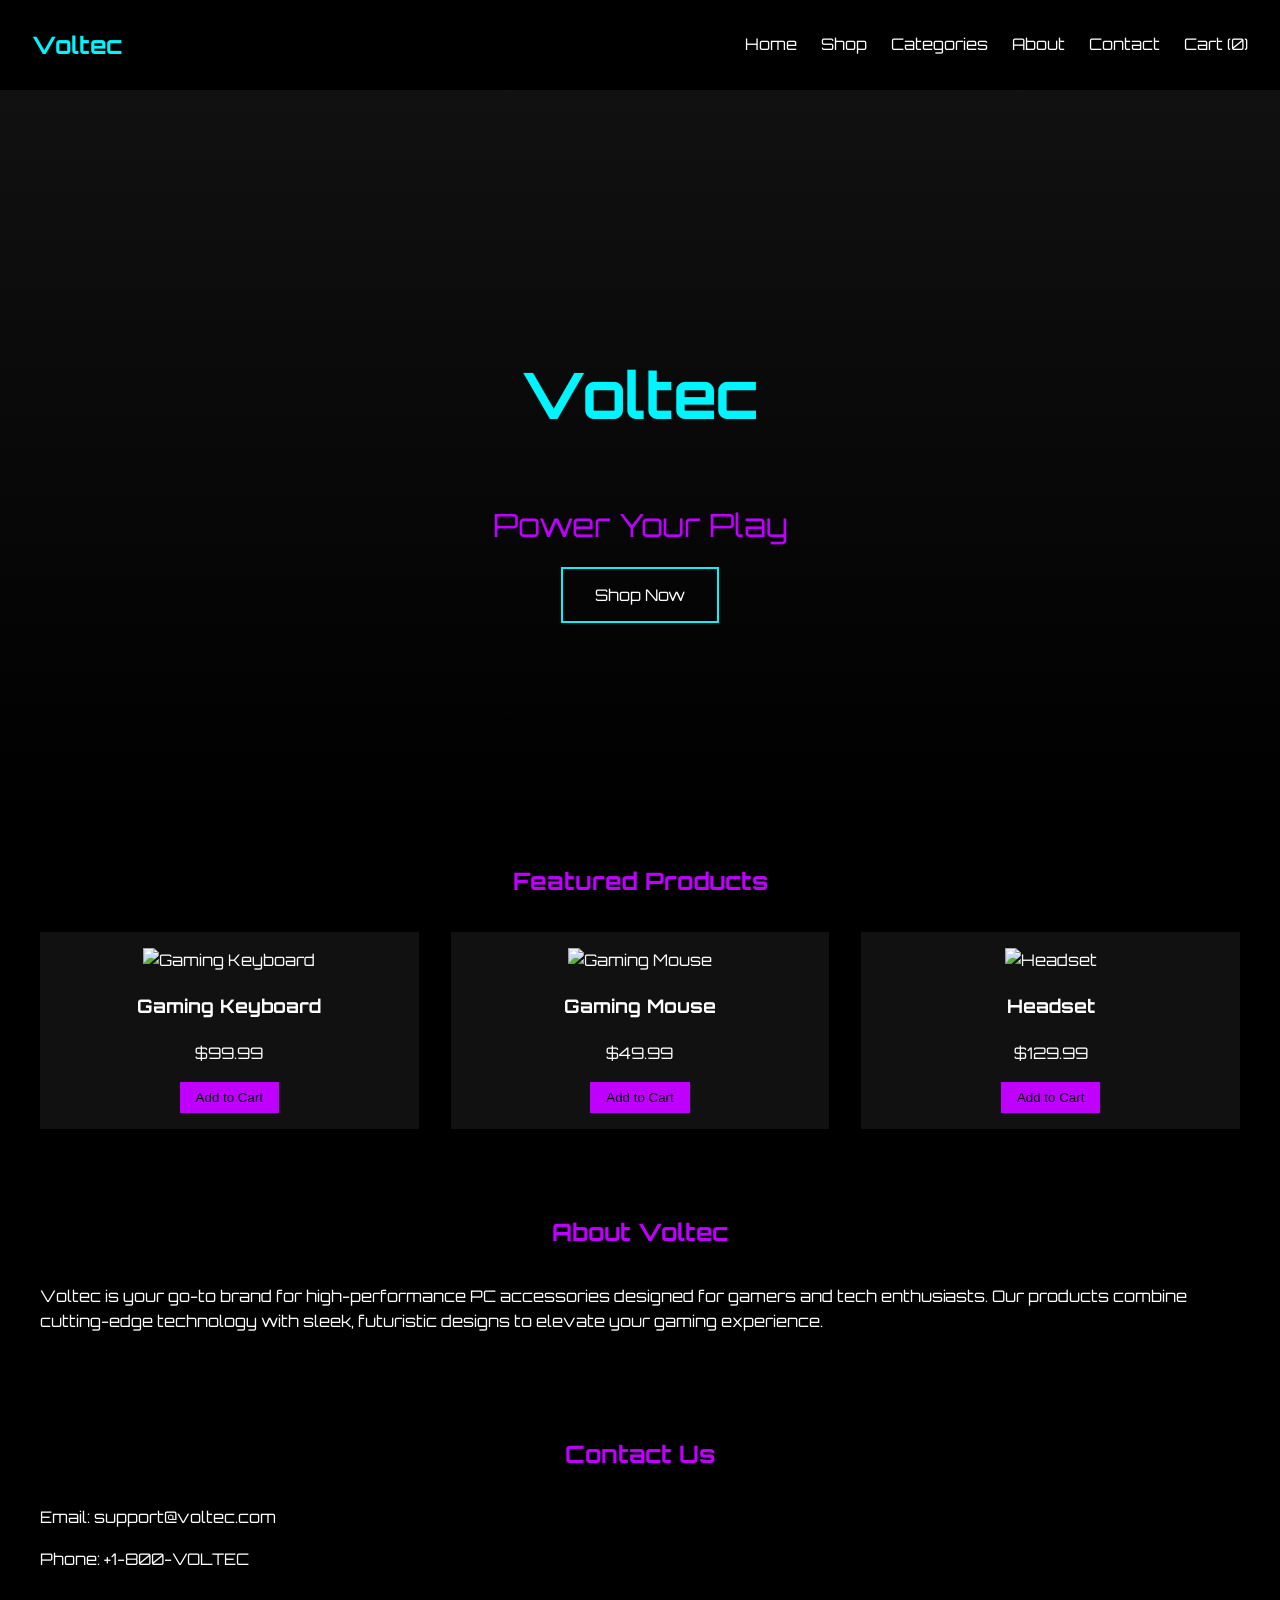
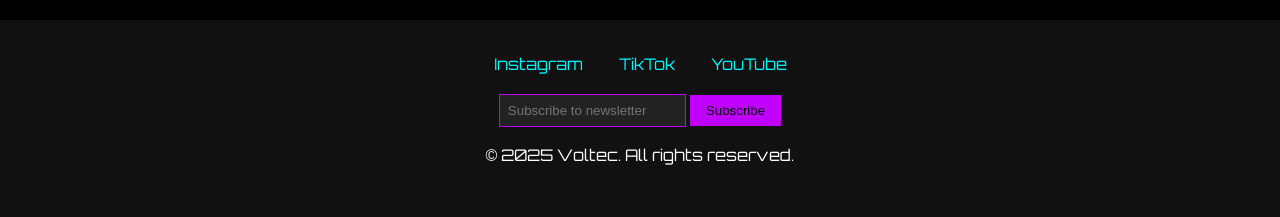
==== index.html @ 8289be49 "Add files via upload" ====
<!DOCTYPE html>
<html lang="en">
<head>
    <meta charset="UTF-8">
    <meta name="viewport" content="width=device-width, initial-scale=1.0">
    <title>Voltec - Power Your Play</title>
    <link rel="stylesheet" href="style.css">
    <link href="https://fonts.googleapis.com/css2?family=Orbitron:wght@400;700&display=swap" rel="stylesheet">
</head>
<body>
    <header>
        <nav class="navbar">
            <div class="logo">Voltec</div>
            <ul class="nav-links">
                <li><a href="index.html">Home</a></li>
                <li><a href="shop.html">Shop</a></li>
                <li class="dropdown">
                    <a href="#">Categories</a>
                    <div class="dropdown-content">
                        <a href="shop.html?category=keyboards">Keyboards</a>
                        <a href="shop.html?category=mice">Mice</a>
                        <a href="shop.html?category=headsets">Headsets</a>
                        <a href="shop.html?category=mousepads">Mousepads</a>
                        <a href="shop.html?category=fans">Fans</a>
                    </div>
                </li>
                <li><a href="#about">About</a></li>
                <li><a href="#contact">Contact</a></li>
                <li><a href="cart.html" class="cart-link">Cart (<span id="cart-count">0</span>)</a></li>
            </ul>
        </nav>
    </header>

    <section class="hero">
        <div class="hero-content">
            <h1 class="logo-large">Voltec</h1>
            <p class="slogan">Power Your Play</p>
            <a href="shop.html" class="cta-button">Shop Now</a>
        </div>
    </section>

    <section class="featured-products">
        <h2>Featured Products</h2>
        <div class="product-grid">
            <div class="product-card">
                <img src="https://placehold.co/300x200?text=Gaming+Keyboard" alt="Gaming Keyboard">
                <h3>Gaming Keyboard</h3>
                <p>$99.99</p>
                <button class="add-to-cart" data-id="1" data-name="Gaming Keyboard" data-price="99.99">Add to Cart</button>
            </div>
            <div class="product-card">
                <img src="https://placehold.co/300x200?text=Gaming+Mouse" alt="Gaming Mouse">
                <h3>Gaming Mouse</h3>
                <p>$49.99</p>
                <button class="add-to-cart" data-id="2" data-name="Gaming Mouse" data-price="49.99">Add to Cart</button>
            </div>
            <div class="product-card">
                <img src="https://placehold.co/300x200?text=Headset" alt="Headset">
                <h3>Headset</h3>
                <p>$129.99</p>
                <button class="add-to-cart" data-id="3" data-name="Headset" data-price="129.99">Add to Cart</button>
            </div>
        </div>
    </section>

    <section id="about" class="about-section">
        <h2>About Voltec</h2>
        <p>Voltec is your go-to brand for high-performance PC accessories designed for gamers and tech enthusiasts. Our products combine cutting-edge technology with sleek, futuristic designs to elevate your gaming experience.</p>
    </section>

    <section id="contact" class="contact-section">
        <h2>Contact Us</h2>
        <p>Email: support@voltec.com</p>
        <p>Phone: +1-800-VOLTEC</p>
    </section>

    <footer>
        <div class="social-links">
            <a href="#">Instagram</a>
            <a href="#">TikTok</a>
            <a href="#">YouTube</a>
        </div>
        <div class="newsletter">
            <input type="email" placeholder="Subscribe to newsletter">
            <button>Subscribe</button>
        </div>
        <p>&copy; 2025 Voltec. All rights reserved.</p>
    </footer>

    <script src="script.js"></script>
</body>
</html>
---- style.css ----
/* style.css */
:root {
    --neon-blue: #00f5ff;
    --electric-purple: #bf00ff;
    --bg-color: #000;
    --text-color: #fff;
}

body {
    margin: 0;
    padding: 0;
    font-family: 'Orbitron', sans-serif;
    background: var(--bg-color);
    color: var(--text-color);
    line-height: 1.6;
}

.navbar {
    display: flex;
    justify-content: space-between;
    align-items: center;
    padding: 1rem 2rem;
    background: rgba(0, 0, 0, 0.8);
    position: sticky;
    top: 0;
    z-index: 100;
}

.logo {
    font-size: 1.5rem;
    font-weight: bold;
    color: var(--neon-blue);
}

.nav-links {
    list-style: none;
    display: flex;
    gap: 1.5rem;
}

.nav-links a {
    color: var(--text-color);
    text-decoration: none;
    transition: color 0.3s;
}

.nav-links a:hover {
    color: var(--neon-blue);
    text-shadow: 0 0 5px var(--neon-blue);
}

.dropdown {
    position: relative;
}

.dropdown-content {
    display: none;
    position: absolute;
    background: var(--bg-color);
    min-width: 160px;
    box-shadow: 0 8px 16px rgba(0,0,0,0.2);
    z-index: 1;
}

.dropdown-content a {
    padding: 12px 16px;
    display: block;
}

.dropdown:hover .dropdown-content {
    display: block;
}

.hero {
    height: 80vh;
    display: flex;
    align-items: center;
    justify-content: center;
    background: linear-gradient(to bottom, #111, #000);
    text-align: center;
}

.hero-content {
    animation: glow 2s infinite alternate;
}

@keyframes glow {
    from { text-shadow: 0 0 10px var(--neon-blue); }
    to { text-shadow: 0 0 20px var(--electric-purple); }
}

.logo-large {
    font-size: 4rem;
    color: var(--neon-blue);
}

.slogan {
    font-size: 2rem;
    color: var(--electric-purple);
}

.cta-button {
    padding: 1rem 2rem;
    background: transparent;
    border: 2px solid var(--neon-blue);
    color: var(--text-color);
    text-decoration: none;
    transition: all 0.3s;
}

.cta-button:hover {
    background: var(--neon-blue);
    color: var(--bg-color);
    box-shadow: 0 0 15px var(--neon-blue);
}

.featured-products, .shop-section, .product-detail, .reviews, .related-products, .about-section, .contact-section, .cart-section {
    padding: 2rem;
    max-width: 1200px;
    margin: 0 auto;
}

h2 {
    text-align: center;
    color: var(--electric-purple);
    margin-bottom: 2rem;
}

.product-grid {
    display: grid;
    grid-template-columns: repeat(auto-fit, minmax(250px, 1fr));
    gap: 2rem;
}

.product-card {
    background: #111;
    padding: 1rem;
    text-align: center;
    transition: transform 0.3s, box-shadow 0.3s;
}

.product-card:hover {
    transform: scale(1.05);
    box-shadow: 0 0 15px var(--neon-blue);
}

.product-card img {
    width: 100%;
    height: auto;
}

.add-to-cart {
    background: var(--electric-purple);
    border: none;
    padding: 0.5rem 1rem;
    color: var(--bg-color);
    cursor: pointer;
    transition: background 0.3s;
}

.add-to-cart:hover {
    background: var(--neon-blue);
}

.filters {
    display: flex;
    gap: 1rem;
    margin-bottom: 2rem;
    justify-content: center;
}

.filters select {
    background: #111;
    color: var(--text-color);
    border: 1px solid var(--neon-blue);
    padding: 0.5rem;
}

.product-detail {
    display: flex;
    gap: 2rem;
}

.product-image img {
    width: 100%;
    max-width: 600px;
}

.specs-table {
    width: 100%;
    border-collapse: collapse;
}

.specs-table th, .specs-table td {
    border: 1px solid var(--neon-blue);
    padding: 0.5rem;
    text-align: left;
}

.product-carousel {
    display: flex;
    overflow-x: auto;
    gap: 1rem;
}

.cart-section #cart-items {
    display: flex;
    flex-direction: column;
    gap: 1rem;
}

.cart-item {
    background: #111;
    padding: 1rem;
    display: flex;
    justify-content: space-between;
    align-items: center;
}

#checkout-button {
    background: var(--neon-blue);
    border: none;
    padding: 1rem;
    color: var(--bg-color);
    cursor: pointer;
    width: 100%;
    margin-top: 1rem;
}

footer {
    background: #111;
    padding: 2rem;
    text-align: center;
}

.social-links a {
    margin: 0 1rem;
    color: var(--neon-blue);
    text-decoration: none;
}

.newsletter {
    margin: 1rem 0;
}

.newsletter input {
    background: #222;
    border: 1px solid var(--electric-purple);
    padding: 0.5rem;
    color: var(--text-color);
}

.newsletter button {
    background: var(--electric-purple);
    border: none;
    padding: 0.5rem 1rem;
    color: var(--bg-color);
}

/* Responsive */
@media (max-width: 768px) {
    .navbar {
        flex-direction: column;
    }
    .nav-links {
        flex-direction: column;
        gap: 1rem;
    }
    .product-detail {
        flex-direction: column;
    }
}
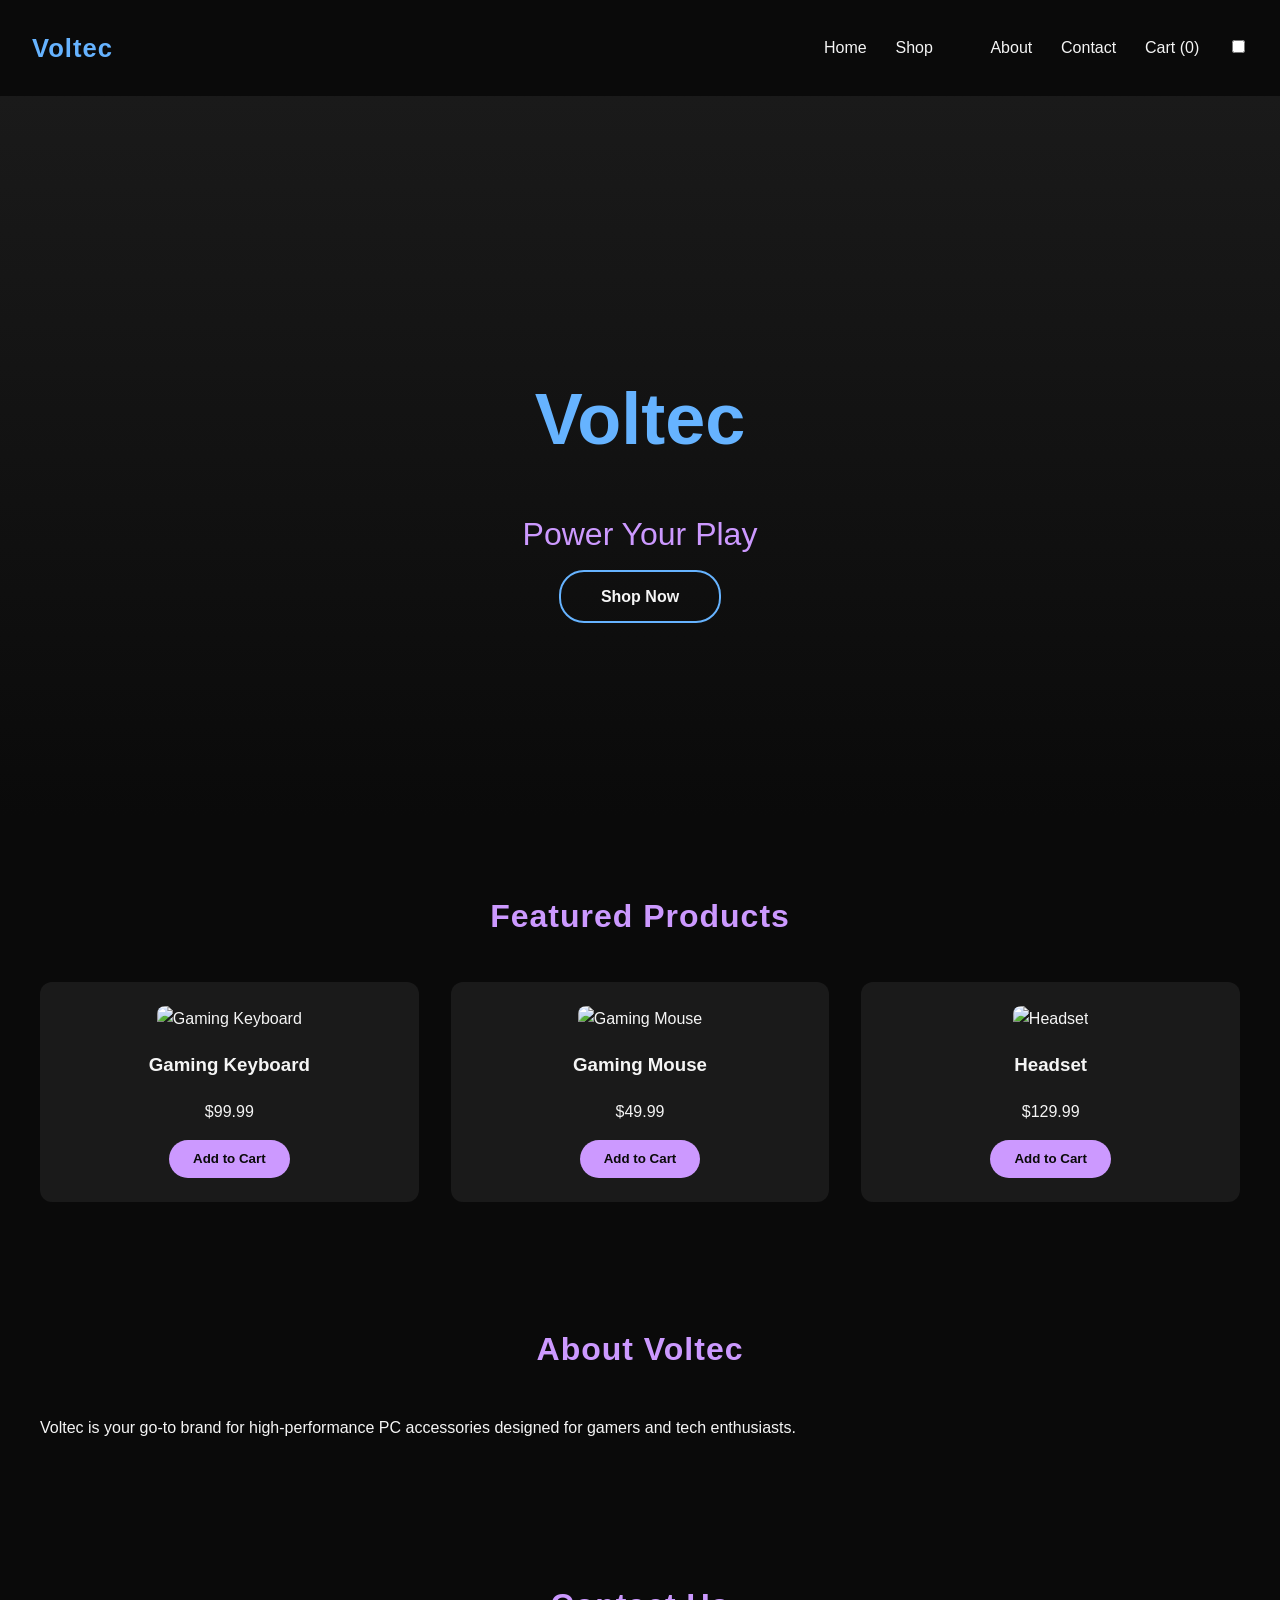
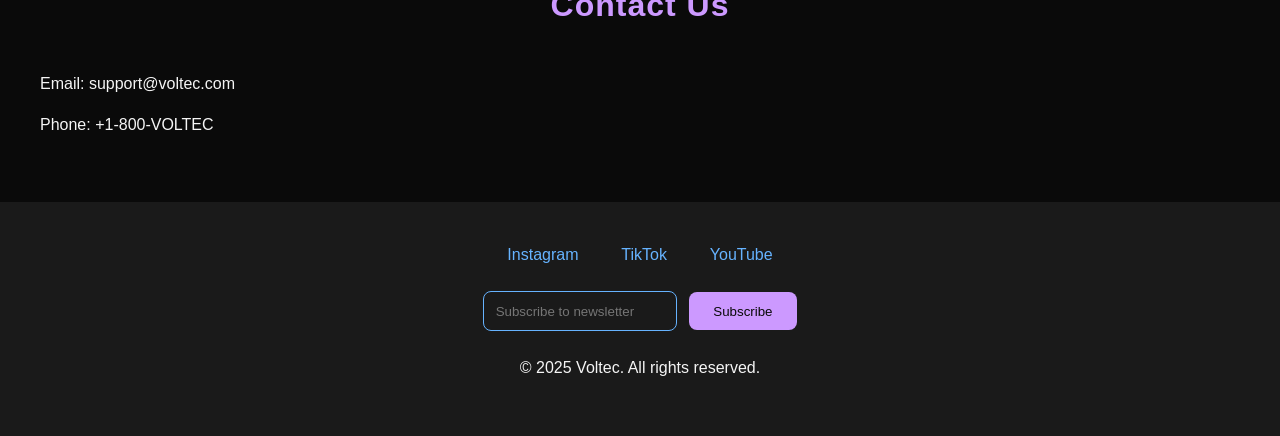
==== commit d55d2246: "Update index.html" ====
--- a/index.html
+++ b/index.html
@@ -4,8 +4,8 @@
     <meta charset="UTF-8">
     <meta name="viewport" content="width=device-width, initial-scale=1.0">
     <title>Voltec - Power Your Play</title>
+    <link href="https://fonts.googleapis.com/css2?family=Montserrat:wght@400;600&display=swap" rel="stylesheet">
     <link rel="stylesheet" href="style.css">
-    <link href="https://fonts.googleapis.com/css2?family=Orbitron:wght@400;700&display=swap" rel="stylesheet">
 </head>
 <body>
     <header>
@@ -15,18 +15,14 @@
                 <li><a href="index.html">Home</a></li>
                 <li><a href="shop.html">Shop</a></li>
                 <li class="dropdown">
-                    <a href="#">Categories</a>
-                    <div class="dropdown-content">
-                        <a href="shop.html?category=keyboards">Keyboards</a>
-                        <a href="shop.html?category=mice">Mice</a>
-                        <a href="shop.html?category=headsets">Headsets</a>
-                        <a href="shop.html?category=mousepads">Mousepads</a>
-                        <a href="shop.html?category=fans">Fans</a>
-                    </div>
                 </li>
                 <li><a href="#about">About</a></li>
                 <li><a href="#contact">Contact</a></li>
                 <li><a href="cart.html" class="cart-link">Cart (<span id="cart-count">0</span>)</a></li>
+                <li class="theme-switch">
+                    <input type="checkbox" id="theme-toggle-checkbox">
+                    <label for="theme-toggle-checkbox" class="toggle-label"></label>
+                </li>
             </ul>
         </nav>
     </header>
@@ -65,7 +61,7 @@
 
     <section id="about" class="about-section">
         <h2>About Voltec</h2>
-        <p>Voltec is your go-to brand for high-performance PC accessories designed for gamers and tech enthusiasts. Our products combine cutting-edge technology with sleek, futuristic designs to elevate your gaming experience.</p>
+        <p>Voltec is your go-to brand for high-performance PC accessories designed for gamers and tech enthusiasts.</p>
     </section>
 
     <section id="contact" class="contact-section">
@@ -89,4 +85,4 @@
 
     <script src="script.js"></script>
 </body>
-</html>+</html>
--- a/style.css
+++ b/style.css
@@ -1,9 +1,10 @@
 /* style.css */
 :root {
-    --neon-blue: #00f5ff;
-    --electric-purple: #bf00ff;
-    --bg-color: #000;
-    --text-color: #fff;
+    --soft-blue: #66b3ff; /* Yumuşak mavi */
+    --pastel-purple: #cc99ff; /* Pastel lavanta moru */
+    --bg-color: #0a0a0a; /* Daha sıcak koyu gri */
+    --text-color: #f5f5f5; /* Yumuşak beyaz */
+    --card-bg: #1a1a1a; /* Kartlar için hafif gri */
 }
 
 body {
@@ -13,40 +14,45 @@
     background: var(--bg-color);
     color: var(--text-color);
     line-height: 1.6;
+    overflow-x: hidden;
 }
 
 .navbar {
     display: flex;
     justify-content: space-between;
     align-items: center;
-    padding: 1rem 2rem;
-    background: rgba(0, 0, 0, 0.8);
+    padding: 1.2rem 2rem;
+    background: rgba(10, 10, 10, 0.9);
     position: sticky;
     top: 0;
     z-index: 100;
+    transition: all 0.3s ease-in-out;
 }
 
 .logo {
-    font-size: 1.5rem;
-    font-weight: bold;
-    color: var(--neon-blue);
+    font-size: 1.6rem;
+    font-weight: 700;
+    color: var(--soft-blue);
+    letter-spacing: 1px;
 }
 
 .nav-links {
     list-style: none;
     display: flex;
-    gap: 1.5rem;
+    gap: 1.8rem;
 }
 
 .nav-links a {
     color: var(--text-color);
     text-decoration: none;
-    transition: color 0.3s;
+    font-size: 1rem;
+    transition: color 0.3s ease, transform 0.3s ease;
 }
 
 .nav-links a:hover {
-    color: var(--neon-blue);
-    text-shadow: 0 0 5px var(--neon-blue);
+    color: var(--pastel-purple);
+    transform: translateY(-2px);
+    text-shadow: 0 0 8px var(--pastel-purple);
 }
 
 .dropdown {
@@ -56,19 +62,32 @@
 .dropdown-content {
     display: none;
     position: absolute;
-    background: var(--bg-color);
-    min-width: 160px;
-    box-shadow: 0 8px 16px rgba(0,0,0,0.2);
+    background: var(--card-bg);
+    min-width: 180px;
+    box-shadow: 0 10px 20px rgba(0, 0, 0, 0.3);
     z-index: 1;
+    border-radius: 8px;
+    transform: translateY(10px);
+    opacity: 0;
+    transition: all 0.3s ease-in-out;
+}
+
+.dropdown:hover .dropdown-content {
+    display: block;
+    transform: translateY(0);
+    opacity: 1;
 }
 
 .dropdown-content a {
     padding: 12px 16px;
     display: block;
-}
-
-.dropdown:hover .dropdown-content {
-    display: block;
+    color: var(--text-color);
+    transition: background 0.3s ease;
+}
+
+.dropdown-content a:hover {
+    background: var(--soft-blue);
+    color: var(--bg-color);
 }
 
 .hero {
@@ -76,191 +95,259 @@
     display: flex;
     align-items: center;
     justify-content: center;
-    background: linear-gradient(to bottom, #111, #000);
+    background: linear-gradient(to bottom, #1a1a1a, var(--bg-color));
     text-align: center;
+    position: relative;
+    overflow: hidden;
 }
 
 .hero-content {
-    animation: glow 2s infinite alternate;
-}
-
-@keyframes glow {
-    from { text-shadow: 0 0 10px var(--neon-blue); }
-    to { text-shadow: 0 0 20px var(--electric-purple); }
+    animation: subtle-glow 3s ease-in-out infinite alternate;
+}
+
+@keyframes subtle-glow {
+    from { text-shadow: 0 0 5px var(--soft-blue), 0 0 10px rgba(102, 179, 255, 0.5); }
+    to { text-shadow: 0 0 10px var(--pastel-purple), 0 0 15px rgba(204, 153, 255, 0.5); }
 }
 
 .logo-large {
-    font-size: 4rem;
-    color: var(--neon-blue);
+    font-size: 4.5rem;
+    color: var(--soft-blue);
+    margin-bottom: 0.5rem;
 }
 
 .slogan {
     font-size: 2rem;
-    color: var(--electric-purple);
+    color: var(--pastel-purple);
+    margin-bottom: 1.5rem;
 }
 
 .cta-button {
-    padding: 1rem 2rem;
+    padding: 1rem 2.5rem;
     background: transparent;
-    border: 2px solid var(--neon-blue);
+    border: 2px solid var(--soft-blue);
     color: var(--text-color);
     text-decoration: none;
-    transition: all 0.3s;
+    border-radius: 25px;
+    font-weight: 600;
+    transition: all 0.3s ease-in-out;
 }
 
 .cta-button:hover {
-    background: var(--neon-blue);
-    color: var(--bg-color);
-    box-shadow: 0 0 15px var(--neon-blue);
+    background: var(--soft-blue);
+    color: var(--bg-color);
+    box-shadow: 0 0 15px var(--soft-blue);
+    transform: translateY(-3px);
 }
 
 .featured-products, .shop-section, .product-detail, .reviews, .related-products, .about-section, .contact-section, .cart-section {
-    padding: 2rem;
+    padding: 3rem 2rem;
     max-width: 1200px;
     margin: 0 auto;
 }
 
 h2 {
     text-align: center;
-    color: var(--electric-purple);
-    margin-bottom: 2rem;
+    color: var(--pastel-purple);
+    font-size: 2rem;
+    margin-bottom: 2.5rem;
+    letter-spacing: 1px;
 }
 
 .product-grid {
     display: grid;
-    grid-template-columns: repeat(auto-fit, minmax(250px, 1fr));
+    grid-template-columns: repeat(auto-fit, minmax(260px, 1fr));
     gap: 2rem;
 }
 
 .product-card {
-    background: #111;
-    padding: 1rem;
+    background: var(--card-bg);
+    padding: 1.5rem;
     text-align: center;
-    transition: transform 0.3s, box-shadow 0.3s;
+    border-radius: 12px;
+    transition: transform 0.4s ease, box-shadow 0.4s ease;
 }
 
 .product-card:hover {
-    transform: scale(1.05);
-    box-shadow: 0 0 15px var(--neon-blue);
+    transform: translateY(-5px);
+    box-shadow: 0 10px 20px rgba(102, 179, 255, 0.3);
 }
 
 .product-card img {
     width: 100%;
     height: auto;
+    border-radius: 8px;
 }
 
 .add-to-cart {
-    background: var(--electric-purple);
+    background: var(--pastel-purple);
     border: none;
-    padding: 0.5rem 1rem;
+    padding: 0.7rem 1.5rem;
     color: var(--bg-color);
     cursor: pointer;
-    transition: background 0.3s;
+    border-radius: 20px;
+    font-weight: 600;
+    transition: all 0.3s ease-in-out;
 }
 
 .add-to-cart:hover {
-    background: var(--neon-blue);
+    background: var(--soft-blue);
+    box-shadow: 0 0 10px var(--soft-blue);
+    transform: translateY(-2px);
 }
 
 .filters {
     display: flex;
-    gap: 1rem;
-    margin-bottom: 2rem;
+    gap: 1.5rem;
+    margin-bottom: 2.5rem;
     justify-content: center;
 }
 
 .filters select {
-    background: #111;
-    color: var(--text-color);
-    border: 1px solid var(--neon-blue);
-    padding: 0.5rem;
+    background: var(--card-bg);
+    color: var(--text-color);
+    border: 1px solid var(--soft-blue);
+    padding: 0.7rem;
+    border-radius: 8px;
+    transition: border-color 0.3s ease;
+}
+
+.filters select:focus {
+    border-color: var(--pastel-purple);
+    outline: none;
 }
 
 .product-detail {
     display: flex;
-    gap: 2rem;
+    gap: 2.5rem;
+    align-items: flex-start;
 }
 
 .product-image img {
     width: 100%;
     max-width: 600px;
+    border-radius: 12px;
+    box-shadow: 0 5px 15px rgba(0, 0, 0, 0.2);
 }
 
 .specs-table {
     width: 100%;
     border-collapse: collapse;
+    margin: 1.5rem 0;
 }
 
 .specs-table th, .specs-table td {
-    border: 1px solid var(--neon-blue);
-    padding: 0.5rem;
+    border: 1px solid var(--soft-blue);
+    padding: 0.7rem;
     text-align: left;
+    background: var(--card-bg);
 }
 
 .product-carousel {
     display: flex;
     overflow-x: auto;
-    gap: 1rem;
+    gap: 1.5rem;
+    padding-bottom: 1rem;
+}
+
+.product-carousel::-webkit-scrollbar {
+    height: 8px;
+}
+
+.product-carousel::-webkit-scrollbar-thumb {
+    background: var(--soft-blue);
+    border-radius: 8px;
 }
 
 .cart-section #cart-items {
     display: flex;
     flex-direction: column;
-    gap: 1rem;
+    gap: 1.5rem;
 }
 
 .cart-item {
-    background: #111;
-    padding: 1rem;
+    background: var(--card-bg);
+    padding: 1.2rem;
     display: flex;
     justify-content: space-between;
     align-items: center;
+    border-radius: 8px;
+    transition: all 0.3s ease;
+}
+
+.cart-item:hover {
+    box-shadow: 0 5px 15px rgba(102, 179, 255, 0.2);
 }
 
 #checkout-button {
-    background: var(--neon-blue);
+    background: var(--soft-blue);
     border: none;
     padding: 1rem;
     color: var(--bg-color);
     cursor: pointer;
     width: 100%;
-    margin-top: 1rem;
+    margin-top: 1.5rem;
+    border-radius: 25px;
+    font-weight: 600;
+    transition: all 0.3s ease-in-out;
+}
+
+#checkout-button:hover {
+    background: var(--pastel-purple);
+    box-shadow: 0 0 15px var(--pastel-purple);
+    transform: translateY(-3px);
 }
 
 footer {
-    background: #111;
-    padding: 2rem;
+    background: var(--card-bg);
+    padding: 2.5rem;
     text-align: center;
 }
 
 .social-links a {
-    margin: 0 1rem;
-    color: var(--neon-blue);
+    margin: 0 1.2rem;
+    color: var(--soft-blue);
     text-decoration: none;
+    transition: color 0.3s ease, transform 0.3s ease;
+}
+
+.social-links a:hover {
+    color: var(--pastel-purple);
+    transform: translateY(-2px);
 }
 
 .newsletter {
-    margin: 1rem 0;
+    margin: 1.5rem 0;
 }
 
 .newsletter input {
-    background: #222;
-    border: 1px solid var(--electric-purple);
-    padding: 0.5rem;
-    color: var(--text-color);
+    background: var(--card-bg);
+    border: 1px solid var(--soft-blue);
+    padding: 0.7rem;
+    color: var(--text-color);
+    border-radius: 8px;
+    margin-right: 0.5rem;
 }
 
 .newsletter button {
-    background: var(--electric-purple);
+    background: var(--pastel-purple);
     border: none;
-    padding: 0.5rem 1rem;
-    color: var(--bg-color);
+    padding: 0.7rem 1.5rem;
+    color: var(--bg-color);
+    border-radius: 8px;
+    transition: all 0.3s ease-in-out;
+}
+
+.newsletter button:hover {
+    background: var(--soft-blue);
+    box-shadow: 0 0 10px var(--soft-blue);
 }
 
 /* Responsive */
 @media (max-width: 768px) {
     .navbar {
         flex-direction: column;
+        gap: 1rem;
     }
     .nav-links {
         flex-direction: column;
@@ -269,4 +356,10 @@
     .product-detail {
         flex-direction: column;
     }
-}+    .logo-large {
+        font-size: 3rem;
+    }
+    .slogan {
+        font-size: 1.5rem;
+    }
+}
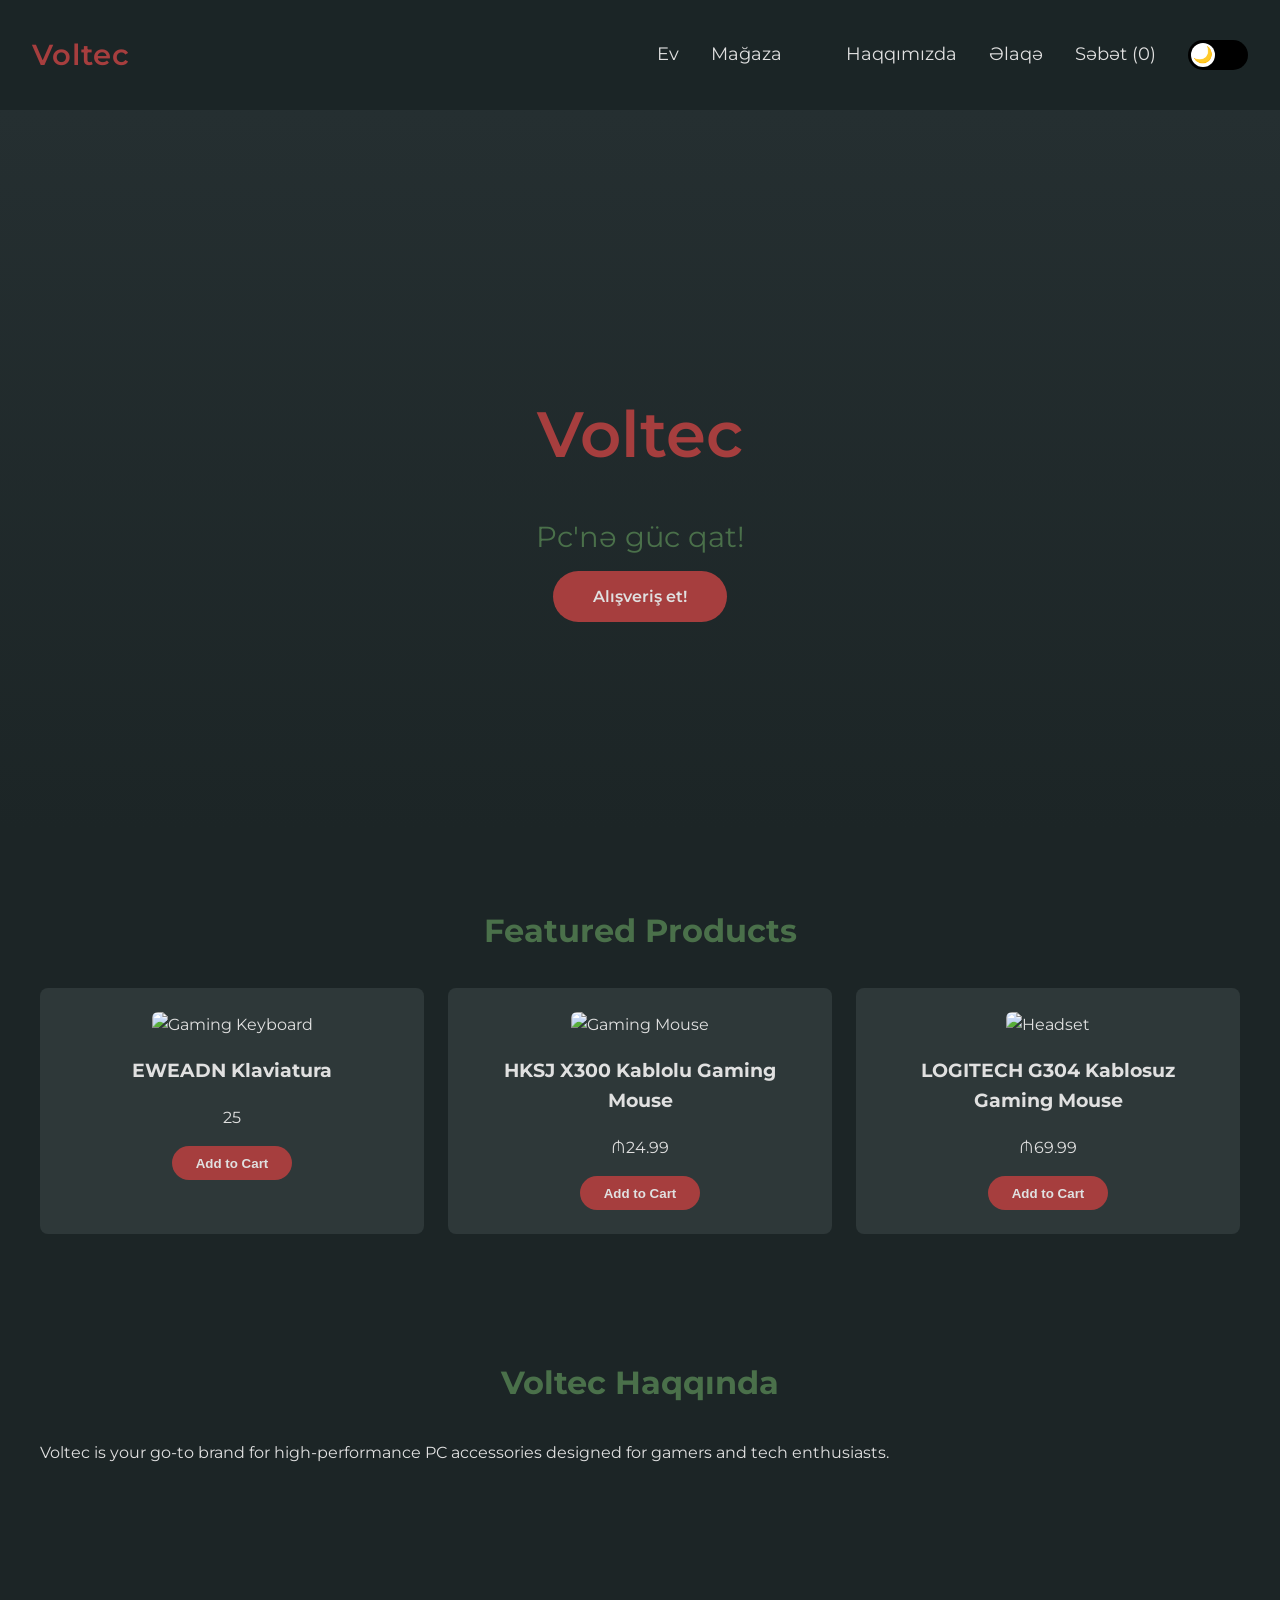
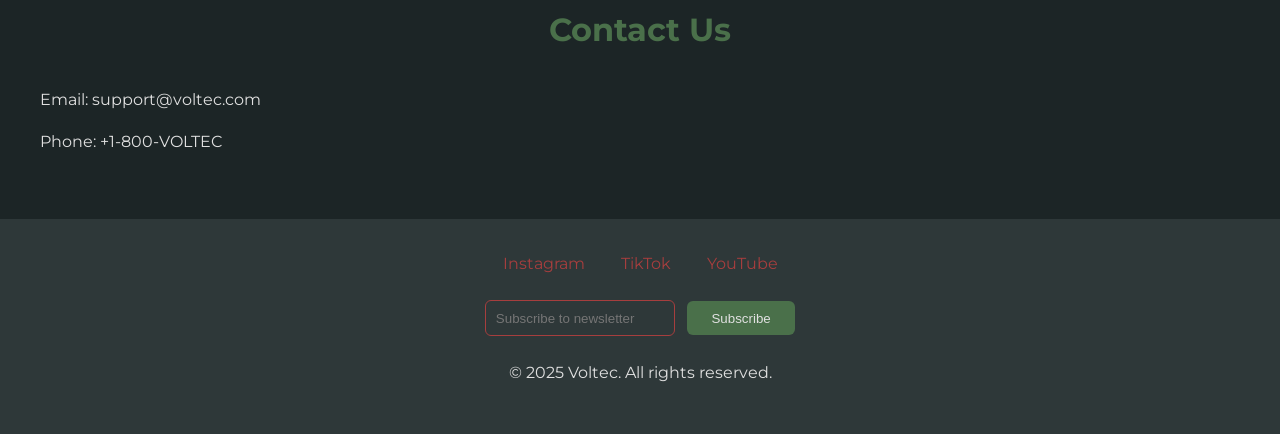
==== commit 003452d9: "Update index.html" ====
--- a/index.html
+++ b/index.html
@@ -3,7 +3,7 @@
 <head>
     <meta charset="UTF-8">
     <meta name="viewport" content="width=device-width, initial-scale=1.0">
-    <title>Voltec - Power Your Play</title>
+    <title>Voltec - Pc'nə güc qat!</title>
     <link href="https://fonts.googleapis.com/css2?family=Montserrat:wght@400;600&display=swap" rel="stylesheet">
     <link rel="stylesheet" href="style.css">
 </head>
@@ -12,13 +12,13 @@
         <nav class="navbar">
             <div class="logo">Voltec</div>
             <ul class="nav-links">
-                <li><a href="index.html">Home</a></li>
-                <li><a href="shop.html">Shop</a></li>
+                <li><a href="index.html">Ev</a></li>
+                <li><a href="shop.html">Mağaza</a></li>
                 <li class="dropdown">
                 </li>
-                <li><a href="#about">About</a></li>
-                <li><a href="#contact">Contact</a></li>
-                <li><a href="cart.html" class="cart-link">Cart (<span id="cart-count">0</span>)</a></li>
+                <li><a href="#about">Haqqımızda</a></li>
+                <li><a href="#contact">Əlaqə</a></li>
+                <li><a href="cart.html" class="cart-link">Səbət (<span id="cart-count">0</span>)</a></li>
                 <li class="theme-switch">
                     <input type="checkbox" id="theme-toggle-checkbox">
                     <label for="theme-toggle-checkbox" class="toggle-label"></label>
@@ -30,8 +30,8 @@
     <section class="hero">
         <div class="hero-content">
             <h1 class="logo-large">Voltec</h1>
-            <p class="slogan">Power Your Play</p>
-            <a href="shop.html" class="cta-button">Shop Now</a>
+            <p class="slogan">Pc'nə güc qat!</p>
+            <a href="shop.html" class="cta-button">Alışveriş et!</a>
         </div>
     </section>
 
@@ -40,27 +40,27 @@
         <div class="product-grid">
             <div class="product-card">
                 <img src="https://placehold.co/300x200?text=Gaming+Keyboard" alt="Gaming Keyboard">
-                <h3>Gaming Keyboard</h3>
-                <p>$99.99</p>
+                <h3>EWEADN Klaviatura</h3>
+                <p>25</p>
                 <button class="add-to-cart" data-id="1" data-name="Gaming Keyboard" data-price="99.99">Add to Cart</button>
             </div>
             <div class="product-card">
                 <img src="https://placehold.co/300x200?text=Gaming+Mouse" alt="Gaming Mouse">
-                <h3>Gaming Mouse</h3>
-                <p>$49.99</p>
+                <h3>HKSJ X300 Kablolu Gaming Mouse</h3>
+                <p>₼24.99</p>
                 <button class="add-to-cart" data-id="2" data-name="Gaming Mouse" data-price="49.99">Add to Cart</button>
             </div>
             <div class="product-card">
                 <img src="https://placehold.co/300x200?text=Headset" alt="Headset">
-                <h3>Headset</h3>
-                <p>$129.99</p>
+                <h3>LOGITECH G304 Kablosuz Gaming Mouse</h3>
+                <p>₼69.99</p>
                 <button class="add-to-cart" data-id="3" data-name="Headset" data-price="129.99">Add to Cart</button>
             </div>
         </div>
     </section>
 
     <section id="about" class="about-section">
-        <h2>About Voltec</h2>
+        <h2>Voltec Haqqında</h2>
         <p>Voltec is your go-to brand for high-performance PC accessories designed for gamers and tech enthusiasts.</p>
     </section>
 
@@ -86,3 +86,4 @@
     <script src="script.js"></script>
 </body>
 </html>
+
--- a/style.css
+++ b/style.css
@@ -1,58 +1,88 @@
 /* style.css */
+@import url('https://fonts.googleapis.com/css2?family=Montserrat:wght@400;600&display=swap');
+
 :root {
-    --soft-blue: #66b3ff; /* Yumuşak mavi */
-    --pastel-purple: #cc99ff; /* Pastel lavanta moru */
-    --bg-color: #0a0a0a; /* Daha sıcak koyu gri */
-    --text-color: #f5f5f5; /* Yumuşak beyaz */
-    --card-bg: #1a1a1a; /* Kartlar için hafif gri */
+    /* Koyu Mod Varsayılan */
+    --dark-bg-color: #1c2526;
+    --dark-text-color: #e0e0e0;
+    --dark-card-bg: #2e3839;
+    --dark-primary: #a63e3e; /* Derin kırmızımsı kahve */
+    --dark-secondary: #4a704a; /* Zengin yeşil */
+
+    /* Açık Mod */
+    --light-bg-color: #f5f5f5;
+    --light-text-color: #333333;
+    --light-card-bg: #ffffff;
+    --light-primary: #8b2e2e; /* Daha açık kırmızımsı kahve */
+    --light-secondary: #3a5c3a; /* Daha açık yeşil */
 }
 
 body {
     margin: 0;
     padding: 0;
-    font-family: 'Orbitron', sans-serif;
-    background: var(--bg-color);
-    color: var(--text-color);
+    font-family: 'Montserrat', sans-serif;
+    background: var(--dark-bg-color);
+    color: var(--dark-text-color);
     line-height: 1.6;
-    overflow-x: hidden;
+    transition: all 0.3s ease;
+}
+
+body.light-mode {
+    background: var(--light-bg-color);
+    color: var(--light-text-color);
 }
 
 .navbar {
     display: flex;
     justify-content: space-between;
     align-items: center;
-    padding: 1.2rem 2rem;
-    background: rgba(10, 10, 10, 0.9);
+    padding: 1.5rem 2rem;
+    background: rgba(28, 37, 38, 0.95);
     position: sticky;
     top: 0;
     z-index: 100;
-    transition: all 0.3s ease-in-out;
+    transition: background 0.3s ease;
+}
+
+body.light-mode .navbar {
+    background: rgba(245, 245, 245, 0.95);
 }
 
 .logo {
-    font-size: 1.6rem;
-    font-weight: 700;
-    color: var(--soft-blue);
+    font-size: 1.8rem;
+    font-weight: 600;
+    color: var(--dark-primary);
     letter-spacing: 1px;
+}
+
+body.light-mode .logo {
+    color: var(--light-primary);
 }
 
 .nav-links {
     list-style: none;
     display: flex;
-    gap: 1.8rem;
+    gap: 2rem;
 }
 
 .nav-links a {
-    color: var(--text-color);
+    color: var(--dark-text-color);
     text-decoration: none;
-    font-size: 1rem;
+    font-size: 1.1rem;
     transition: color 0.3s ease, transform 0.3s ease;
 }
 
+body.light-mode .nav-links a {
+    color: var(--light-text-color);
+}
+
 .nav-links a:hover {
-    color: var(--pastel-purple);
-    transform: translateY(-2px);
-    text-shadow: 0 0 8px var(--pastel-purple);
+    color: var(--dark-secondary);
+    transform: translateY(-1px);
+}
+
+body.light-mode .nav-links a:hover {
+    color: var(--light-secondary);
 }
 
 .dropdown {
@@ -62,14 +92,19 @@
 .dropdown-content {
     display: none;
     position: absolute;
-    background: var(--card-bg);
+    background: var(--dark-card-bg);
     min-width: 180px;
-    box-shadow: 0 10px 20px rgba(0, 0, 0, 0.3);
+    box-shadow: 0 5px 15px rgba(0, 0, 0, 0.2);
     z-index: 1;
-    border-radius: 8px;
-    transform: translateY(10px);
+    border-radius: 6px;
+    transform: translateY(8px);
     opacity: 0;
     transition: all 0.3s ease-in-out;
+}
+
+body.light-mode .dropdown-content {
+    background: var(--light-card-bg);
+    box-shadow: 0 5px 15px rgba(0, 0, 0, 0.1);
 }
 
 .dropdown:hover .dropdown-content {
@@ -79,15 +114,24 @@
 }
 
 .dropdown-content a {
-    padding: 12px 16px;
+    padding: 10px 15px;
     display: block;
-    color: var(--text-color);
+    color: var(--dark-text-color);
     transition: background 0.3s ease;
 }
 
+body.light-mode .dropdown-content a {
+    color: var(--light-text-color);
+}
+
 .dropdown-content a:hover {
-    background: var(--soft-blue);
-    color: var(--bg-color);
+    background: var(--dark-primary);
+    color: var(--dark-text-color);
+}
+
+body.light-mode .dropdown-content a:hover {
+    background: var(--light-primary);
+    color: var(--light-text-color);
 }
 
 .hero {
@@ -95,49 +139,62 @@
     display: flex;
     align-items: center;
     justify-content: center;
-    background: linear-gradient(to bottom, #1a1a1a, var(--bg-color));
+    background: linear-gradient(to bottom, #252f31, var(--dark-bg-color));
     text-align: center;
-    position: relative;
-    overflow: hidden;
-}
-
-.hero-content {
-    animation: subtle-glow 3s ease-in-out infinite alternate;
-}
-
-@keyframes subtle-glow {
-    from { text-shadow: 0 0 5px var(--soft-blue), 0 0 10px rgba(102, 179, 255, 0.5); }
-    to { text-shadow: 0 0 10px var(--pastel-purple), 0 0 15px rgba(204, 153, 255, 0.5); }
+    padding: 0 1rem;
+}
+
+body.light-mode .hero {
+    background: linear-gradient(to bottom, #e0e0e0, var(--light-bg-color));
 }
 
 .logo-large {
-    font-size: 4.5rem;
-    color: var(--soft-blue);
+    font-size: 4rem;
+    color: var(--dark-primary);
     margin-bottom: 0.5rem;
+    font-weight: 600;
+}
+
+body.light-mode .logo-large {
+    color: var(--light-primary);
 }
 
 .slogan {
-    font-size: 2rem;
-    color: var(--pastel-purple);
+    font-size: 1.8rem;
+    color: var(--dark-secondary);
     margin-bottom: 1.5rem;
+    font-weight: 400;
+}
+
+body.light-mode .slogan {
+    color: var(--light-secondary);
 }
 
 .cta-button {
     padding: 1rem 2.5rem;
-    background: transparent;
-    border: 2px solid var(--soft-blue);
-    color: var(--text-color);
+    background: var(--dark-primary);
+    border: none;
+    color: var(--dark-text-color);
     text-decoration: none;
-    border-radius: 25px;
+    border-radius: 30px;
     font-weight: 600;
     transition: all 0.3s ease-in-out;
 }
 
+body.light-mode .cta-button {
+    background: var(--light-primary);
+    color: var(--light-text-color);
+}
+
 .cta-button:hover {
-    background: var(--soft-blue);
-    color: var(--bg-color);
-    box-shadow: 0 0 15px var(--soft-blue);
-    transform: translateY(-3px);
+    background: var(--dark-secondary);
+    transform: scale(1.05);
+    box-shadow: 0 5px 15px rgba(74, 112, 74, 0.3);
+}
+
+body.light-mode .cta-button:hover {
+    background: var(--light-secondary);
+    box-shadow: 0 5px 15px rgba(58, 92, 58, 0.3);
 }
 
 .featured-products, .shop-section, .product-detail, .reviews, .related-products, .about-section, .contact-section, .cart-section {
@@ -148,86 +205,115 @@
 
 h2 {
     text-align: center;
-    color: var(--pastel-purple);
+    color: var(--dark-secondary);
     font-size: 2rem;
-    margin-bottom: 2.5rem;
-    letter-spacing: 1px;
+    margin-bottom: 2rem;
+}
+
+body.light-mode h2 {
+    color: var(--light-secondary);
 }
 
 .product-grid {
     display: grid;
     grid-template-columns: repeat(auto-fit, minmax(260px, 1fr));
-    gap: 2rem;
+    gap: 1.5rem;
 }
 
 .product-card {
-    background: var(--card-bg);
+    background: var(--dark-card-bg);
     padding: 1.5rem;
     text-align: center;
-    border-radius: 12px;
-    transition: transform 0.4s ease, box-shadow 0.4s ease;
+    border-radius: 8px;
+    transition: transform 0.3s ease, box-shadow 0.3s ease;
+}
+
+body.light-mode .product-card {
+    background: var(--light-card-bg);
 }
 
 .product-card:hover {
-    transform: translateY(-5px);
-    box-shadow: 0 10px 20px rgba(102, 179, 255, 0.3);
+    transform: translateY(-3px);
+    box-shadow: 0 5px 15px rgba(166, 62, 62, 0.2);
+}
+
+body.light-mode .product-card:hover {
+    box-shadow: 0 5px 15px rgba(139, 46, 46, 0.2);
 }
 
 .product-card img {
     width: 100%;
     height: auto;
-    border-radius: 8px;
+    border-radius: 6px;
 }
 
 .add-to-cart {
-    background: var(--pastel-purple);
+    background: var(--dark-primary);
     border: none;
-    padding: 0.7rem 1.5rem;
-    color: var(--bg-color);
+    padding: 0.6rem 1.5rem;
+    color: var(--dark-text-color);
     cursor: pointer;
     border-radius: 20px;
     font-weight: 600;
     transition: all 0.3s ease-in-out;
 }
 
+body.light-mode .add-to-cart {
+    background: var(--light-primary);
+    color: var(--light-text-color);
+}
+
 .add-to-cart:hover {
-    background: var(--soft-blue);
-    box-shadow: 0 0 10px var(--soft-blue);
-    transform: translateY(-2px);
+    background: var(--dark-secondary);
+    transform: scale(1.05);
+}
+
+body.light-mode .add-to-cart:hover {
+    background: var(--light-secondary);
 }
 
 .filters {
     display: flex;
     gap: 1.5rem;
-    margin-bottom: 2.5rem;
+    margin-bottom: 2rem;
     justify-content: center;
 }
 
 .filters select {
-    background: var(--card-bg);
-    color: var(--text-color);
-    border: 1px solid var(--soft-blue);
-    padding: 0.7rem;
-    border-radius: 8px;
+    background: var(--dark-card-bg);
+    color: var(--dark-text-color);
+    border: 1px solid var(--dark-primary);
+    padding: 0.6rem;
+    border-radius: 6px;
     transition: border-color 0.3s ease;
 }
 
+body.light-mode .filters select {
+    background: var(--light-card-bg);
+    color: var(--light-text-color);
+    border-color: var(--light-primary);
+}
+
 .filters select:focus {
-    border-color: var(--pastel-purple);
+    border-color: var(--dark-secondary);
     outline: none;
 }
 
+body.light-mode .filters select:focus {
+    border-color: var(--light-secondary);
+}
+
 .product-detail {
     display: flex;
-    gap: 2.5rem;
+    gap: 2rem;
     align-items: flex-start;
 }
 
 .product-image img {
     width: 100%;
     max-width: 600px;
-    border-radius: 12px;
-    box-shadow: 0 5px 15px rgba(0, 0, 0, 0.2);
+    border-radius: 8px;
+    box-shadow: 0 5px 15px rgba(0, 0, 0, 0.1);
 }
 
 .specs-table {
@@ -237,10 +323,15 @@
 }
 
 .specs-table th, .specs-table td {
-    border: 1px solid var(--soft-blue);
-    padding: 0.7rem;
+    border: 1px solid var(--dark-primary);
+    padding: 0.6rem;
     text-align: left;
-    background: var(--card-bg);
+    background: var(--dark-card-bg);
+}
+
+body.light-mode .specs-table th, body.light-mode .specs-table td {
+    border-color: var(--light-primary);
+    background: var(--light-card-bg);
 }
 
 .product-carousel {
@@ -251,12 +342,16 @@
 }
 
 .product-carousel::-webkit-scrollbar {
-    height: 8px;
+    height: 6px;
 }
 
 .product-carousel::-webkit-scrollbar-thumb {
-    background: var(--soft-blue);
-    border-radius: 8px;
+    background: var(--dark-primary);
+    border-radius: 6px;
+}
+
+body.light-mode .product-carousel::-webkit-scrollbar-thumb {
+    background: var(--light-primary);
 }
 
 .cart-section #cart-items {
@@ -266,54 +361,84 @@
 }
 
 .cart-item {
-    background: var(--card-bg);
-    padding: 1.2rem;
+    background: var(--dark-card-bg);
+    padding: 1rem;
     display: flex;
     justify-content: space-between;
     align-items: center;
-    border-radius: 8px;
+    border-radius: 6px;
     transition: all 0.3s ease;
 }
 
+body.light-mode .cart-item {
+    background: var(--light-card-bg);
+}
+
 .cart-item:hover {
-    box-shadow: 0 5px 15px rgba(102, 179, 255, 0.2);
+    box-shadow: 0 5px 15px rgba(166, 62, 62, 0.1);
+}
+
+body.light-mode .cart-item:hover {
+    box-shadow: 0 5px 15px rgba(139, 46, 46, 0.1);
 }
 
 #checkout-button {
-    background: var(--soft-blue);
+    background: var(--dark-primary);
     border: none;
     padding: 1rem;
-    color: var(--bg-color);
+    color: var(--dark-text-color);
     cursor: pointer;
     width: 100%;
     margin-top: 1.5rem;
-    border-radius: 25px;
+    border-radius: 30px;
     font-weight: 600;
     transition: all 0.3s ease-in-out;
 }
 
+body.light-mode #checkout-button {
+    background: var(--light-primary);
+    color: var(--light-text-color);
+}
+
 #checkout-button:hover {
-    background: var(--pastel-purple);
-    box-shadow: 0 0 15px var(--pastel-purple);
-    transform: translateY(-3px);
+    background: var(--dark-secondary);
+    transform: scale(1.05);
+    box-shadow: 0 5px 15px rgba(74, 112, 74, 0.3);
+}
+
+body.light-mode #checkout-button:hover {
+    background: var(--light-secondary);
+    box-shadow: 0 5px 15px rgba(58, 92, 58, 0.3);
 }
 
 footer {
-    background: var(--card-bg);
-    padding: 2.5rem;
+    background: var(--dark-card-bg);
+    padding: 2rem;
     text-align: center;
 }
 
+body.light-mode footer {
+    background: var(--light-card-bg);
+}
+
 .social-links a {
-    margin: 0 1.2rem;
-    color: var(--soft-blue);
+    margin: 0 1rem;
+    color: var(--dark-primary);
     text-decoration: none;
     transition: color 0.3s ease, transform 0.3s ease;
 }
 
+body.light-mode .social-links a {
+    color: var(--light-primary);
+}
+
 .social-links a:hover {
-    color: var(--pastel-purple);
-    transform: translateY(-2px);
+    color: var(--dark-secondary);
+    transform: translateY(-1px);
+}
+
+body.light-mode .social-links a:hover {
+    color: var(--light-secondary);
 }
 
 .newsletter {
@@ -321,26 +446,41 @@
 }
 
 .newsletter input {
-    background: var(--card-bg);
-    border: 1px solid var(--soft-blue);
-    padding: 0.7rem;
-    color: var(--text-color);
-    border-radius: 8px;
+    background: var(--dark-card-bg);
+    border: 1px solid var(--dark-primary);
+    padding: 0.6rem;
+    color: var(--dark-text-color);
+    border-radius: 6px;
     margin-right: 0.5rem;
 }
 
+body.light-mode .newsletter input {
+    background: var(--light-card-bg);
+    border-color: var(--light-primary);
+    color: var(--light-text-color);
+}
+
 .newsletter button {
-    background: var(--pastel-purple);
+    background: var(--dark-secondary);
     border: none;
-    padding: 0.7rem 1.5rem;
-    color: var(--bg-color);
-    border-radius: 8px;
+    padding: 0.6rem 1.5rem;
+    color: var(--dark-text-color);
+    border-radius: 6px;
     transition: all 0.3s ease-in-out;
 }
 
+body.light-mode .newsletter button {
+    background: var(--light-secondary);
+    color: var(--light-text-color);
+}
+
 .newsletter button:hover {
-    background: var(--soft-blue);
-    box-shadow: 0 0 10px var(--soft-blue);
+    background: var(--dark-primary);
+    transform: scale(1.05);
+}
+
+body.light-mode .newsletter button:hover {
+    background: var(--light-primary);
 }
 
 /* Responsive */
@@ -357,9 +497,77 @@
         flex-direction: column;
     }
     .logo-large {
-        font-size: 3rem;
+        font-size: 2.5rem;
     }
     .slogan {
-        font-size: 1.5rem;
+        font-size: 1.3rem;
     }
 }
+/* style.css */
+/* ... Önceki tüm stiller aynı, sadece tema switch kısmını değiştirin ... */
+
+/* Tema Switch Stili */
+.theme-switch {
+    display: flex;
+    align-items: center;
+}
+
+#theme-toggle-checkbox {
+    display: none;
+}
+
+.toggle-label {
+    position: relative;
+    display: inline-block;
+    width: 60px;
+    height: 30px;
+    background-color: #000; /* Varsayılan dark bar rengi */
+    border-radius: 15px;
+    cursor: pointer;
+    transition: background-color 0.4s ease; /* Yumuşak bar rengi geçişi */
+}
+
+.toggle-label::before {
+    content: '🌙'; /* Varsayılan ay ikonu (dark) */
+    position: absolute;
+    top: 3px;
+    left: 3px;
+    width: 24px;
+    height: 24px;
+    background-color: #fff;
+    border-radius: 50%;
+    text-align: center;
+    line-height: 24px;
+    font-size: 16px;
+    transition: transform 0.4s ease, content 0.4s ease; /* Slider ve ikon geçişi */
+    box-sizing: border-box;
+}
+
+#theme-toggle-checkbox:checked + .toggle-label {
+    background-color: #ff8c00; /* Checked (light) bar rengi turuncu */
+}
+
+#theme-toggle-checkbox:checked + .toggle-label::before {
+    content: '☀️'; /* Checked (light) güneş ikonu */
+    transform: translateX(30px); /* Slider sağa hareket */
+}
+
+/* Light mode genel ayarları - varsayılan checked state'e göre */
+body.light-mode .toggle-label {
+    background-color: #ff8c00; /* Light modda bar turuncu (checked gibi) */
+}
+
+body.light-mode .toggle-label::before {
+    content: '☀️'; /* Light modda güneş (sağda) */
+    transform: translateX(30px); /* Varsayılan slider sağda */
+}
+
+/* Dark mode'a geçişte (un-checked) override */
+body.light-mode #theme-toggle-checkbox:not(:checked) + .toggle-label {
+    background-color: #000; /* Dark'a geçince bar siyah */
+}
+
+body.light-mode #theme-toggle-checkbox:not(:checked) + .toggle-label::before {
+    content: '🌙'; /* Dark'a geçince ay (solda) */
+    transform: translateX(0); /* Slider sola hareket */
+}
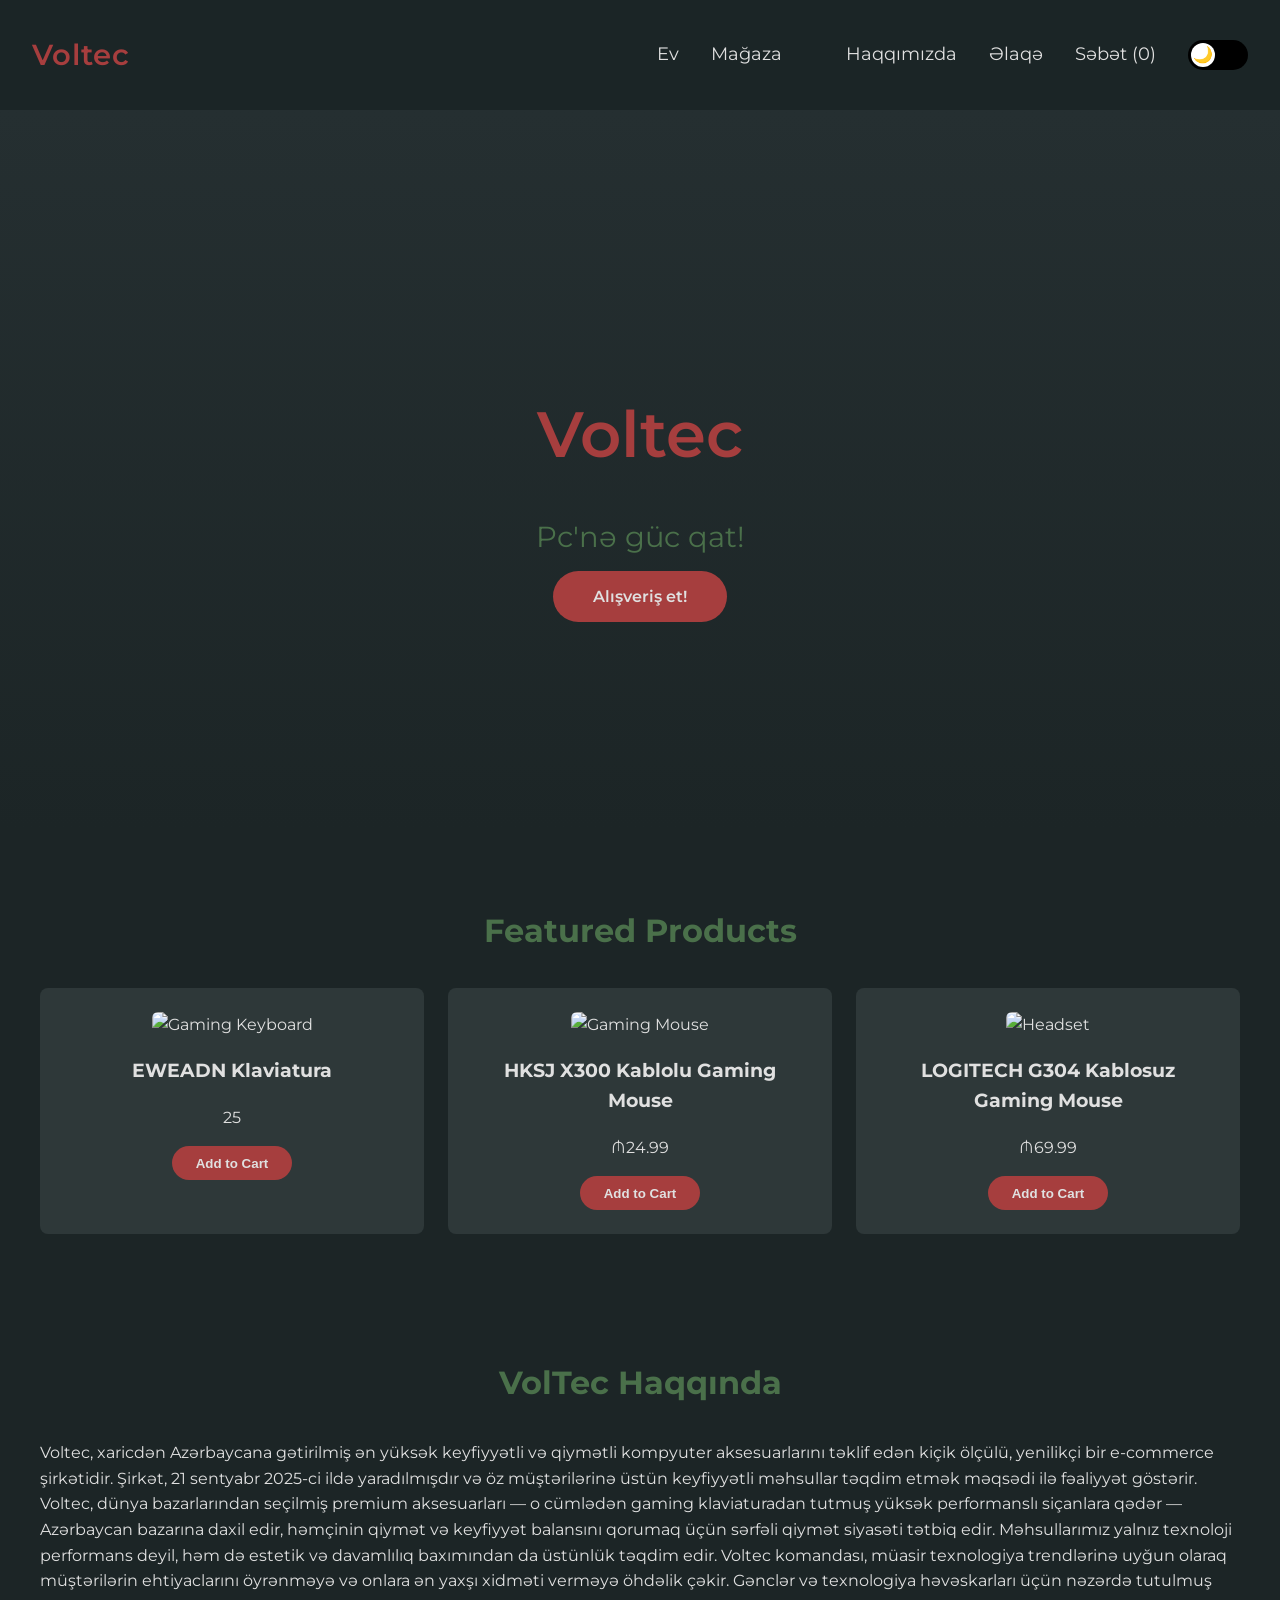
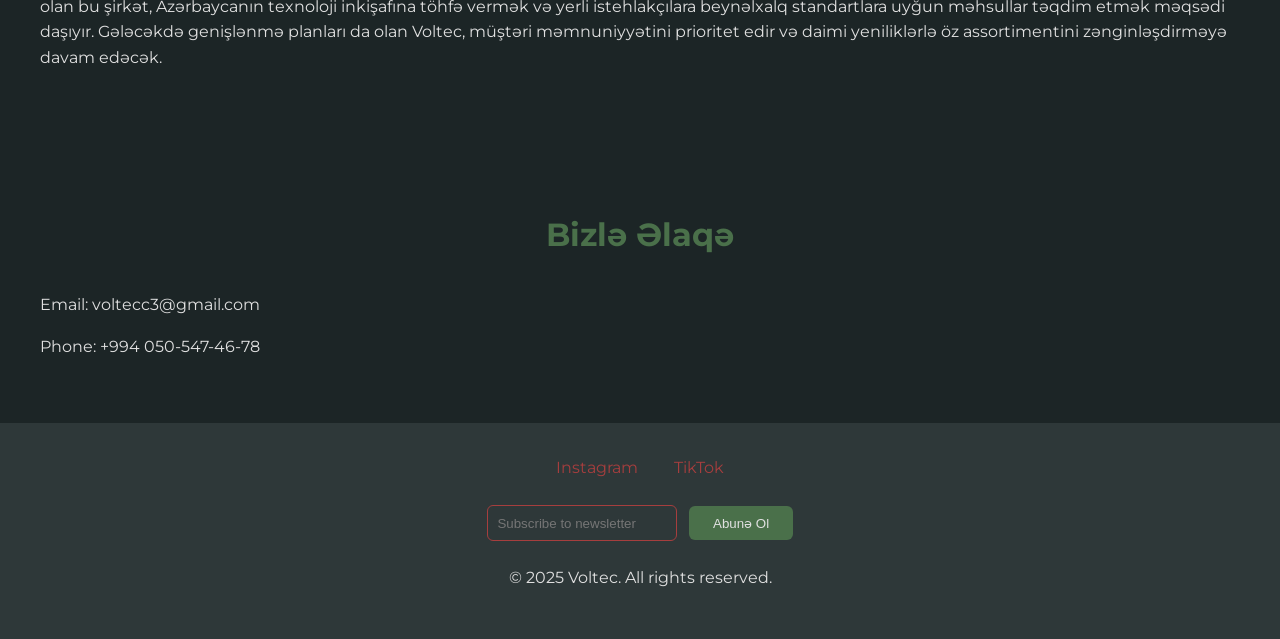
==== commit 1ed384a3: "Update index.html" ====
--- a/index.html
+++ b/index.html
@@ -60,25 +60,25 @@
     </section>
 
     <section id="about" class="about-section">
-        <h2>Voltec Haqqında</h2>
-        <p>Voltec is your go-to brand for high-performance PC accessories designed for gamers and tech enthusiasts.</p>
+        <h2>VolTec Haqqında</h2>
+        <p>Voltec, xaricdən Azərbaycana gətirilmiş ən yüksək keyfiyyətli və qiymətli kompyuter aksesuarlarını təklif edən kiçik ölçülü, yenilikçi bir e-commerce şirkətidir. Şirkət, 21 sentyabr 2025-ci ildə yaradılmışdır və öz müştərilərinə üstün keyfiyyətli məhsullar təqdim etmək məqsədi ilə fəaliyyət göstərir. Voltec, dünya bazarlarından seçilmiş premium aksesuarları — o cümlədən gaming klaviaturadan tutmuş yüksək performanslı siçanlara qədər — Azərbaycan bazarına daxil edir, həmçinin qiymət və keyfiyyət balansını qorumaq üçün sərfəli qiymət siyasəti tətbiq edir.
+Məhsullarımız yalnız texnoloji performans deyil, həm də estetik və davamlılıq baxımından da üstünlük təqdim edir. Voltec komandası, müasir texnologiya trendlərinə uyğun olaraq müştərilərin ehtiyaclarını öyrənməyə və onlara ən yaxşı xidməti verməyə öhdəlik çəkir. Gənclər və texnologiya həvəskarları üçün nəzərdə tutulmuş olan bu şirkət, Azərbaycanın texnoloji inkişafına töhfə vermək və yerli istehlakçılara beynəlxalq standartlara uyğun məhsullar təqdim etmək məqsədi daşıyır. Gələcəkdə genişlənmə planları da olan Voltec, müştəri məmnuniyyətini prioritet edir və daimi yeniliklərlə öz assortimentini zənginləşdirməyə davam edəcək.   </p>
     </section>
 
     <section id="contact" class="contact-section">
-        <h2>Contact Us</h2>
-        <p>Email: support@voltec.com</p>
-        <p>Phone: +1-800-VOLTEC</p>
+        <h2>Bizlə Əlaqə</h2>
+        <p>Email: voltecc3@gmail.com</p>
+        <p>Phone: +994 050-547-46-78</p>
     </section>
 
     <footer>
         <div class="social-links">
             <a href="#">Instagram</a>
             <a href="#">TikTok</a>
-            <a href="#">YouTube</a>
         </div>
         <div class="newsletter">
             <input type="email" placeholder="Subscribe to newsletter">
-            <button>Subscribe</button>
+            <button>Abunə Ol</button>
         </div>
         <p>&copy; 2025 Voltec. All rights reserved.</p>
     </footer>
@@ -87,3 +87,4 @@
 </body>
 </html>
 
+
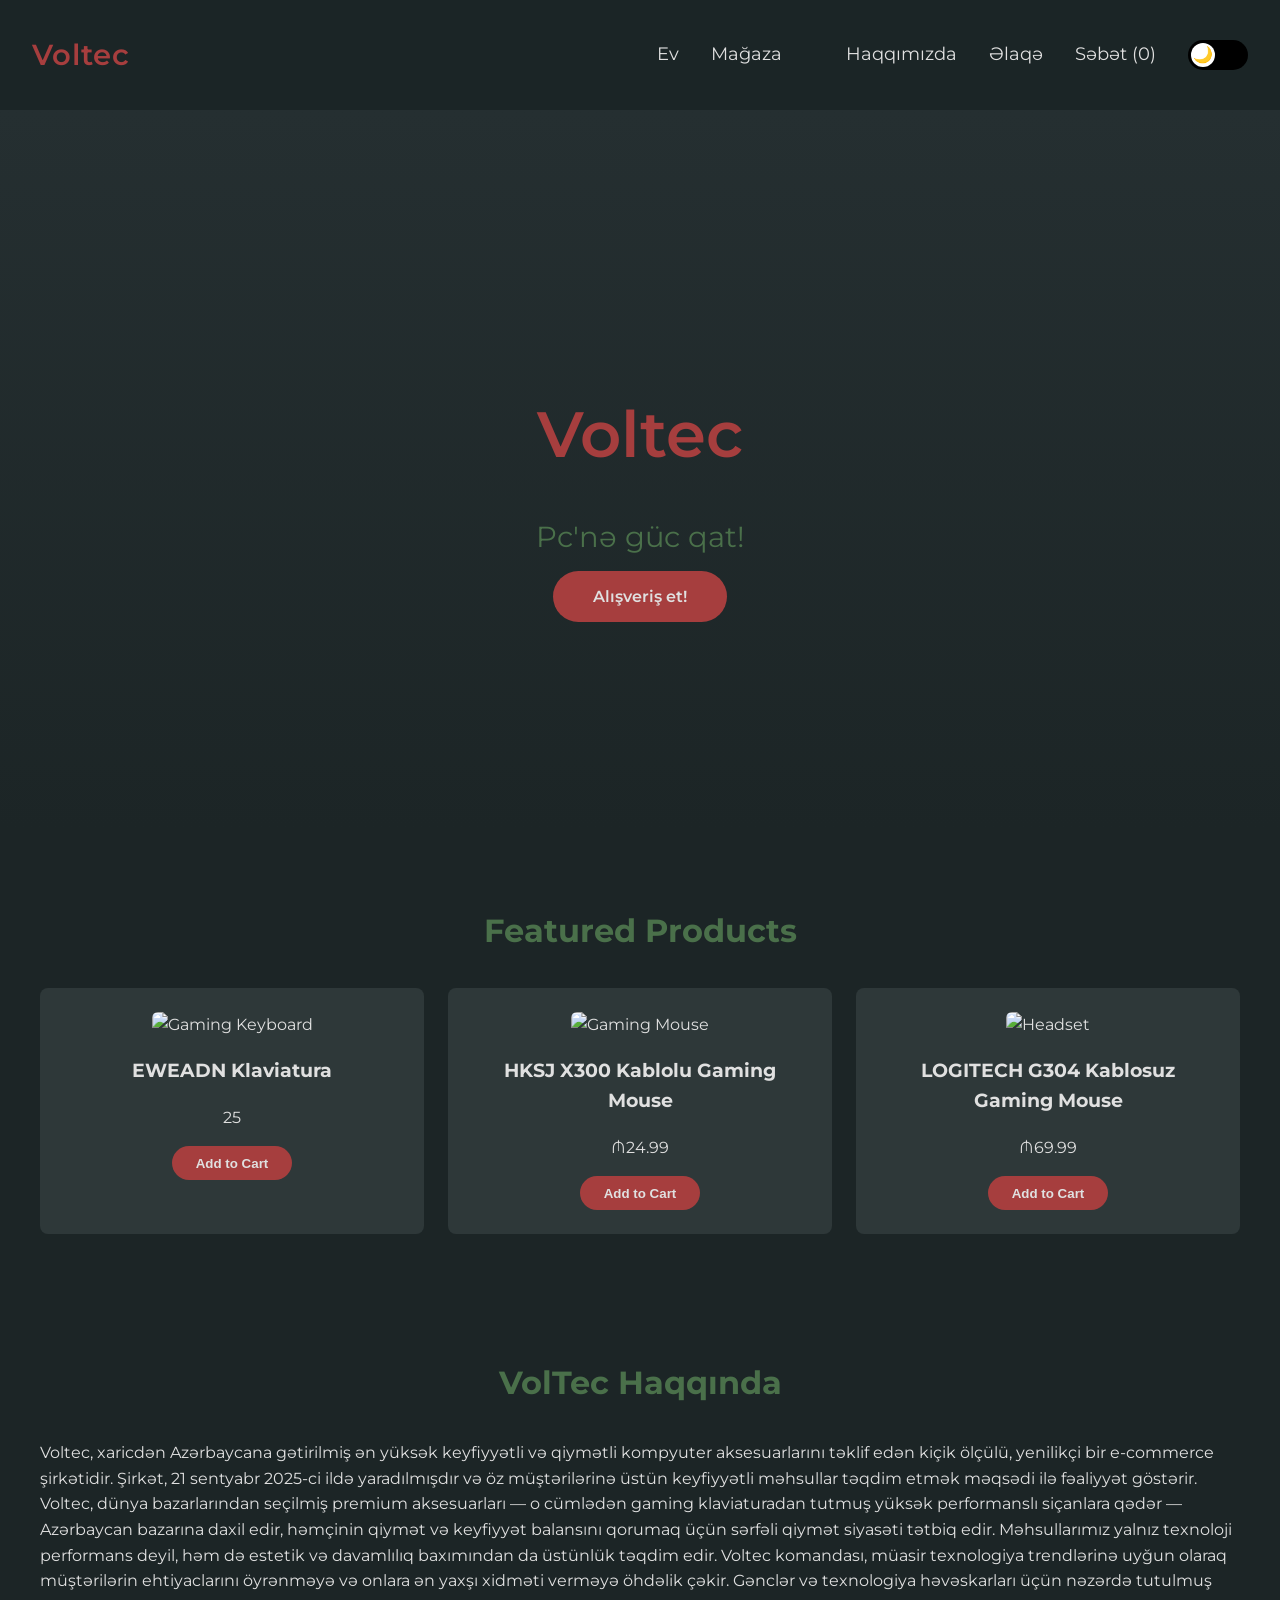
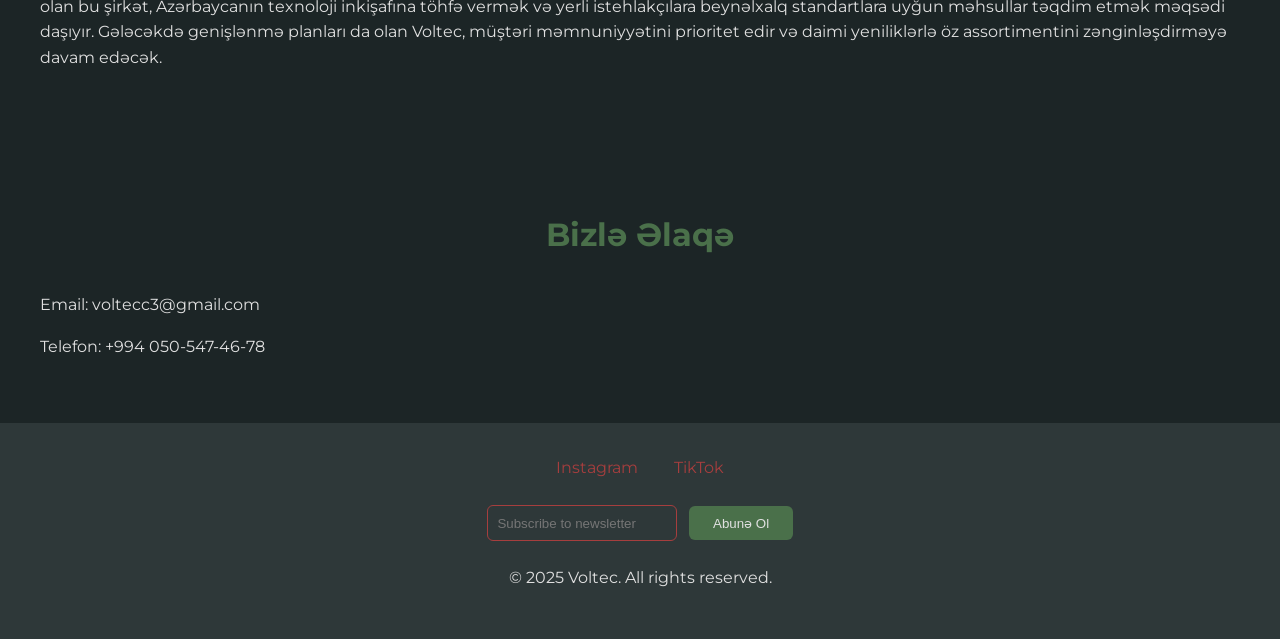
==== commit c358871b: "Update index.html" ====
--- a/index.html
+++ b/index.html
@@ -68,7 +68,7 @@
     <section id="contact" class="contact-section">
         <h2>Bizlə Əlaqə</h2>
         <p>Email: voltecc3@gmail.com</p>
-        <p>Phone: +994 050-547-46-78</p>
+        <p>Telefon: +994 050-547-46-78</p>
     </section>
 
     <footer>
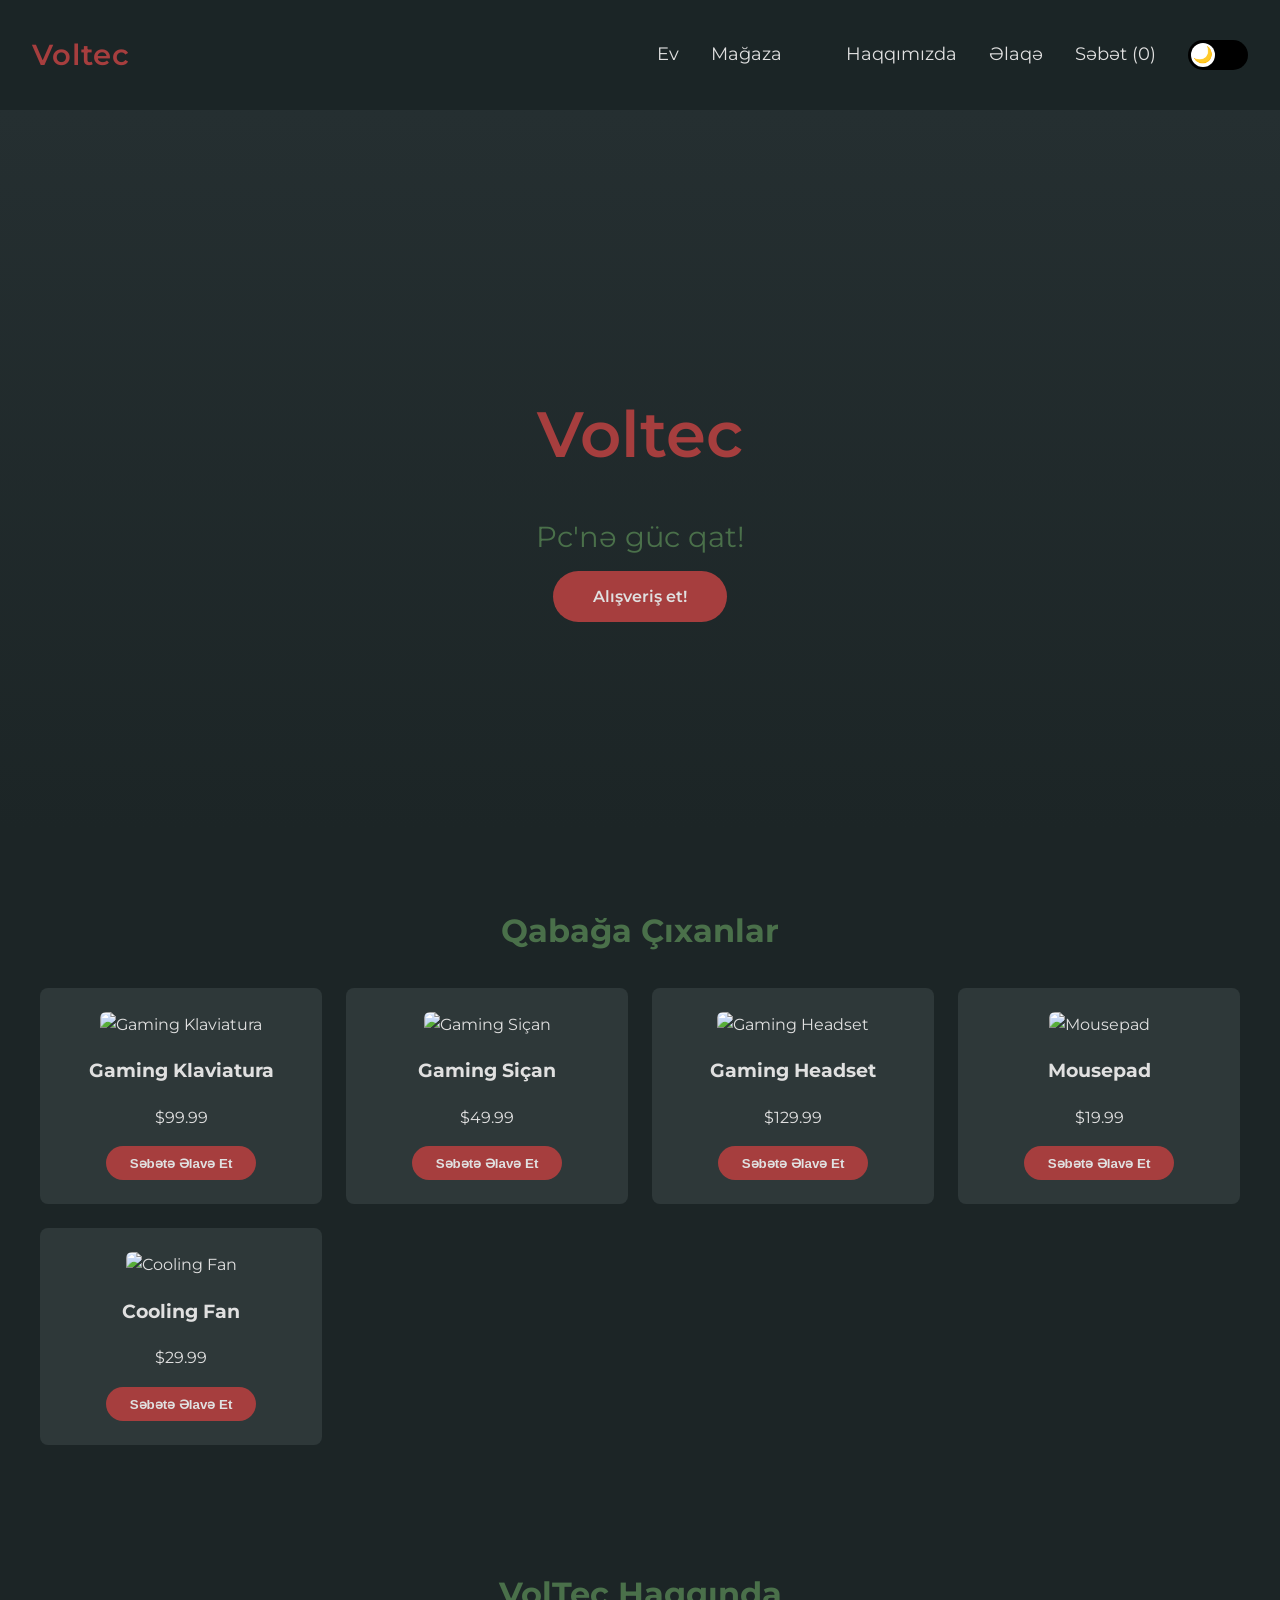
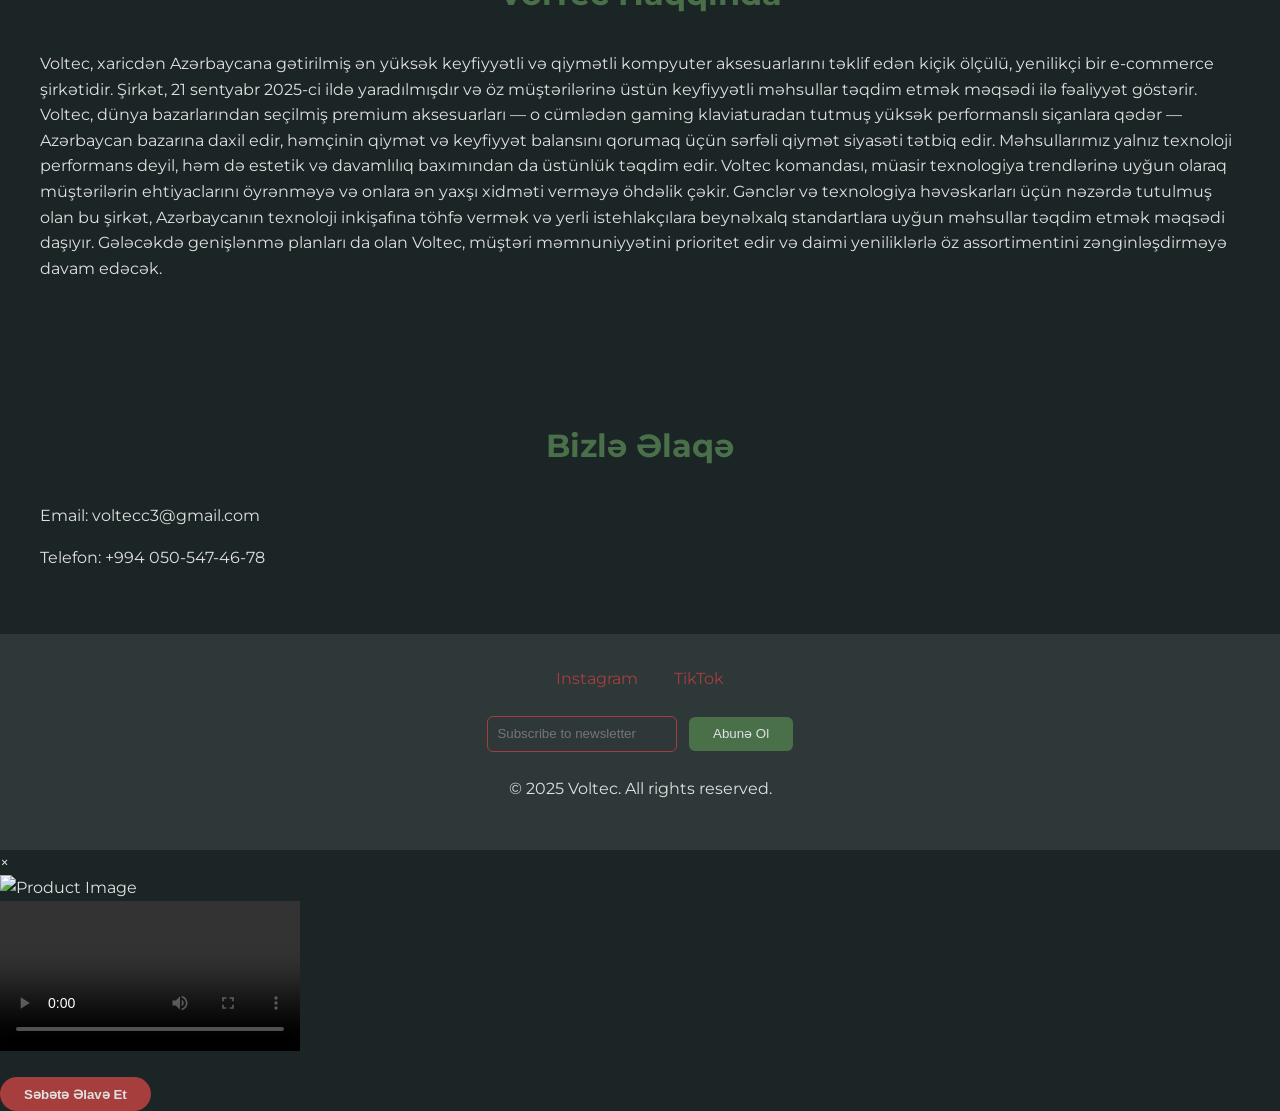
==== commit 0bb19ca5: "Update index.html" ====
--- a/index.html
+++ b/index.html
@@ -14,8 +14,7 @@
             <ul class="nav-links">
                 <li><a href="index.html">Ev</a></li>
                 <li><a href="shop.html">Mağaza</a></li>
-                <li class="dropdown">
-                </li>
+                <li class="dropdown"></li>
                 <li><a href="#about">Haqqımızda</a></li>
                 <li><a href="#contact">Əlaqə</a></li>
                 <li><a href="cart.html" class="cart-link">Səbət (<span id="cart-count">0</span>)</a></li>
@@ -36,25 +35,25 @@
     </section>
 
     <section class="featured-products">
-        <h2>Featured Products</h2>
-        <div class="product-grid">
+        <h2>Qabağa Çıxanlar</h2>
+        <div class="product-grid" id="product-grid">
             <div class="product-card">
-                <img src="https://placehold.co/300x200?text=Gaming+Keyboard" alt="Gaming Keyboard">
-                <h3>EWEADN Klaviatura</h3>
-                <p>25</p>
-                <button class="add-to-cart" data-id="1" data-name="Gaming Keyboard" data-price="99.99">Add to Cart</button>
+                <img src="https://m.media-amazon.com/images/I/61F1Y0iZdEL._AC_SL1500_.jpg" alt="Gaming Keyboard">
+                <h3>EWEADN F61 Gaming Klaviatura</h3>
+                <p>₼44.99</p>
+                <button class="add-to-cart" data-id="1" data-name="Gaming Keyboard" data-price="44.99">Səbətə Əlavə Et</button>
             </div>
             <div class="product-card">
                 <img src="https://placehold.co/300x200?text=Gaming+Mouse" alt="Gaming Mouse">
                 <h3>HKSJ X300 Kablolu Gaming Mouse</h3>
                 <p>₼24.99</p>
-                <button class="add-to-cart" data-id="2" data-name="Gaming Mouse" data-price="49.99">Add to Cart</button>
+                <button class="add-to-cart" data-id="2" data-name="Gaming Mouse" data-price="24.99">Səbətə Əlavə Et</button>
             </div>
             <div class="product-card">
                 <img src="https://placehold.co/300x200?text=Headset" alt="Headset">
                 <h3>LOGITECH G304 Kablosuz Gaming Mouse</h3>
                 <p>₼69.99</p>
-                <button class="add-to-cart" data-id="3" data-name="Headset" data-price="129.99">Add to Cart</button>
+                <button class="add-to-cart" data-id="3" data-name="Headset" data-price="69.99">Səbətə Əlavə Et</button>
             </div>
         </div>
     </section>
@@ -62,7 +61,7 @@
     <section id="about" class="about-section">
         <h2>VolTec Haqqında</h2>
         <p>Voltec, xaricdən Azərbaycana gətirilmiş ən yüksək keyfiyyətli və qiymətli kompyuter aksesuarlarını təklif edən kiçik ölçülü, yenilikçi bir e-commerce şirkətidir. Şirkət, 21 sentyabr 2025-ci ildə yaradılmışdır və öz müştərilərinə üstün keyfiyyətli məhsullar təqdim etmək məqsədi ilə fəaliyyət göstərir. Voltec, dünya bazarlarından seçilmiş premium aksesuarları — o cümlədən gaming klaviaturadan tutmuş yüksək performanslı siçanlara qədər — Azərbaycan bazarına daxil edir, həmçinin qiymət və keyfiyyət balansını qorumaq üçün sərfəli qiymət siyasəti tətbiq edir.
-Məhsullarımız yalnız texnoloji performans deyil, həm də estetik və davamlılıq baxımından da üstünlük təqdim edir. Voltec komandası, müasir texnologiya trendlərinə uyğun olaraq müştərilərin ehtiyaclarını öyrənməyə və onlara ən yaxşı xidməti verməyə öhdəlik çəkir. Gənclər və texnologiya həvəskarları üçün nəzərdə tutulmuş olan bu şirkət, Azərbaycanın texnoloji inkişafına töhfə vermək və yerli istehlakçılara beynəlxalq standartlara uyğun məhsullar təqdim etmək məqsədi daşıyır. Gələcəkdə genişlənmə planları da olan Voltec, müştəri məmnuniyyətini prioritet edir və daimi yeniliklərlə öz assortimentini zənginləşdirməyə davam edəcək.   </p>
+Məhsullarımız yalnız texnoloji performans deyil, həm də estetik və davamlılıq baxımından da üstünlük təqdim edir. Voltec komandası, müasir texnologiya trendlərinə uyğun olaraq müştərilərin ehtiyaclarını öyrənməyə və onlara ən yaxşı xidməti verməyə öhdəlik çəkir. Gənclər və texnologiya həvəskarları üçün nəzərdə tutulmuş olan bu şirkət, Azərbaycanın texnoloji inkişafına töhfə vermək və yerli istehlakçılara beynəlxalq standartlara uyğun məhsullar təqdim etmək məqsədi daşıyır. Gələcəkdə genişlənmə planları da olan Voltec, müştəri məmnuniyyətini prioritet edir və daimi yeniliklərlə öz assortimentini zənginləşdirməyə davam edəcək.</p>
     </section>
 
     <section id="contact" class="contact-section">
@@ -83,8 +82,29 @@
         <p>&copy; 2025 Voltec. All rights reserved.</p>
     </footer>
 
+    <!-- Ürün Detay Modal -->
+    <div id="product-modal" class="modal">
+        <div class="modal-content">
+            <span class="close-button">&times;</span>
+            <div class="modal-gallery">
+                <img id="main-image" src="" alt="Product Image">
+                <div id="thumbnail-gallery" class="thumbnail-gallery"></div>
+            </div>
+            <div class="modal-video">
+                <video id="product-video" controls>
+                    <source id="video-source" src="" type="video/mp4">
+                    Your browser does not support the video tag.
+                </video>
+            </div>
+            <div class="modal-details">
+                <h3 id="modal-product-name"></h3>
+                <p id="modal-product-price"></p>
+                <p id="modal-product-description"></p>
+                <button id="add-to-cart-modal" class="add-to-cart">Səbətə Əlavə Et</button>
+            </div>
+        </div>
+    </div>
+
     <script src="script.js"></script>
 </body>
 </html>
-
-
